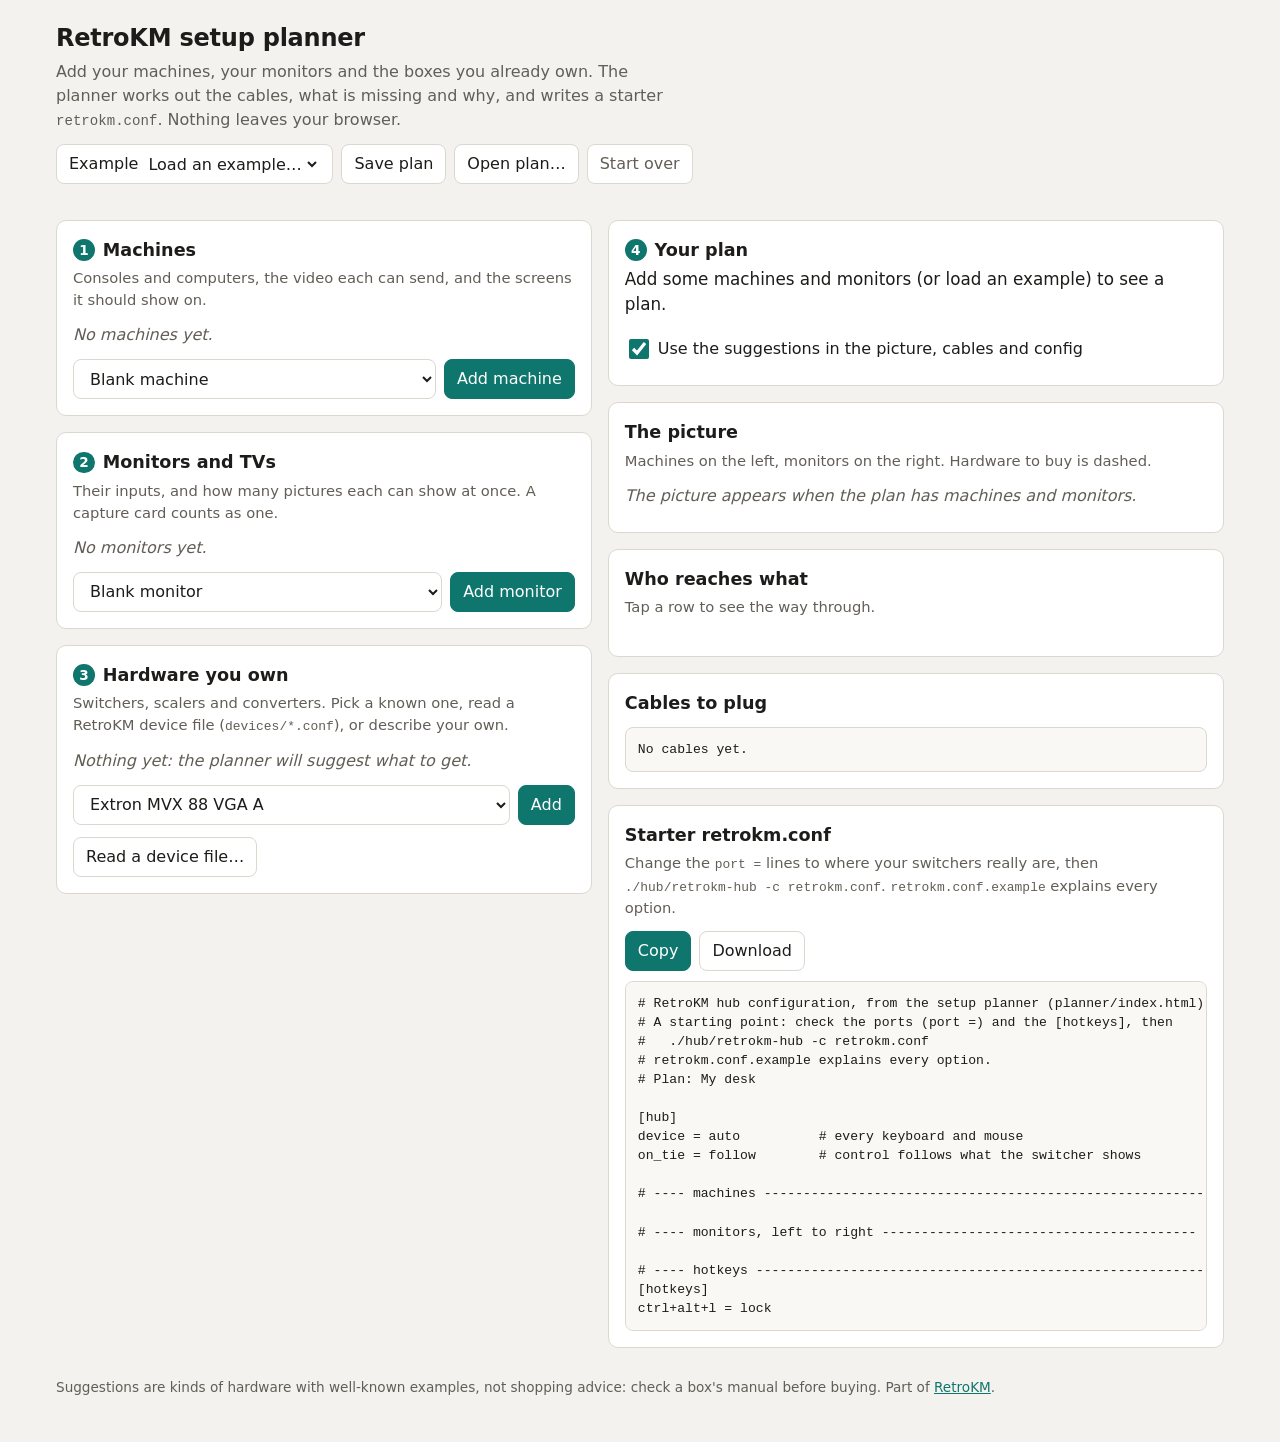
==== planner/index.html @ 3616581e "Planner: the page (static, works from disk and on a phone) planner/index.html: machines, monitors an" ====
<!doctype html>
<html lang="en">
<head>
<meta charset="utf-8">
<meta name="viewport" content="width=device-width, initial-scale=1">
<title>RetroKM Setup Planner</title>
<meta name="description" content="Lay out a desk of old machines and monitors, see what hardware is missing and why, and get a starter retrokm.conf.">
<link rel="stylesheet" href="style.css">
</head>
<body>
<header class="top">
  <div class="wrap">
    <h1>RetroKM setup planner</h1>
    <p class="lede">Add your machines, your monitors and the boxes you already own. The planner works out the cables,
      what is missing and why, and writes a starter <code>retrokm.conf</code>. Nothing leaves your browser.</p>
    <div class="bar">
      <label class="btn">Example
        <select id="example" aria-label="Load an example desk">
          <option value="">Load an example…</option>
        </select>
      </label>
      <button class="btn" id="save" type="button">Save plan</button>
      <label class="btn" for="load">Open plan…</label>
      <input type="file" id="load" accept=".json,application/json" hidden>
      <button class="btn quiet" id="new" type="button">Start over</button>
    </div>
    <p class="status" id="status" role="status" aria-live="polite"></p>
  </div>
</header>

<main class="wrap grid">
  <div class="col">
    <section class="card" aria-labelledby="h-machines">
      <h2 id="h-machines"><span class="step">1</span> Machines</h2>
      <p class="hint">Consoles and computers, the video each can send, and the screens it should show on.</p>
      <div id="machines" class="list"></div>
      <div class="add">
        <select id="machine-preset" aria-label="Kind of machine to add"></select>
        <button class="btn primary" id="add-machine" type="button">Add machine</button>
      </div>
    </section>

    <section class="card" aria-labelledby="h-monitors">
      <h2 id="h-monitors"><span class="step">2</span> Monitors and TVs</h2>
      <p class="hint">Their inputs, and how many pictures each can show at once. A capture card counts as one.</p>
      <div id="monitors" class="list"></div>
      <div class="add">
        <select id="monitor-preset" aria-label="Kind of monitor to add"></select>
        <button class="btn primary" id="add-monitor" type="button">Add monitor</button>
      </div>
    </section>

    <section class="card" aria-labelledby="h-hardware">
      <h2 id="h-hardware"><span class="step">3</span> Hardware you own</h2>
      <p class="hint">Switchers, scalers and converters. Pick a known one, read a RetroKM device file
        (<code>devices/*.conf</code>), or describe your own.</p>
      <div id="hardware" class="list"></div>
      <div class="add">
        <select id="hardware-pick" aria-label="Hardware to add"></select>
        <button class="btn primary" id="add-hardware" type="button">Add</button>
      </div>
      <div class="add">
        <label class="btn" for="device-file">Read a device file…</label>
        <input type="file" id="device-file" accept=".conf,text/plain" hidden>
      </div>
    </section>
  </div>

  <div class="col">
    <section class="card" aria-labelledby="h-plan">
      <h2 id="h-plan"><span class="step">4</span> Your plan</h2>
      <div id="summary"></div>
      <label class="check"><input type="checkbox" id="with-suggestions" checked> Use the suggestions in the picture, cables and config</label>
      <div id="suggestions"></div>
      <div id="missing"></div>
      <div id="notes"></div>
    </section>

    <section class="card" aria-labelledby="h-picture">
      <h2 id="h-picture">The picture</h2>
      <p class="hint">Machines on the left, monitors on the right. Hardware to buy is dashed.</p>
      <div class="scroller picture" id="picture"></div>
      <div class="legend" id="legend"></div>
    </section>

    <section class="card" aria-labelledby="h-reach">
      <h2 id="h-reach">Who reaches what</h2>
      <p class="hint">Tap a row to see the way through.</p>
      <div class="scroller" id="reach"></div>
      <div id="route-detail" class="route-detail" aria-live="polite"></div>
    </section>

    <section class="card" aria-labelledby="h-wiring">
      <h2 id="h-wiring">Cables to plug</h2>
      <pre class="out" id="wiring"></pre>
    </section>

    <section class="card" aria-labelledby="h-config">
      <h2 id="h-config">Starter retrokm.conf</h2>
      <p class="hint">Change the <code>port =</code> lines to where your switchers really are, then
        <code>./hub/retrokm-hub -c retrokm.conf</code>. <code>retrokm.conf.example</code> explains every option.</p>
      <div class="bar">
        <button class="btn primary" id="copy" type="button">Copy</button>
        <button class="btn" id="download" type="button">Download</button>
      </div>
      <pre class="out" id="config" tabindex="0"></pre>
    </section>
  </div>
</main>

<footer class="wrap foot">
  <p>Suggestions are kinds of hardware with well-known examples, not shopping advice: check a box's manual
    before buying. Part of <a href="https://github.com/itsbigcforme67/retrokm">RetroKM</a>.</p>
</footer>

<script src="catalogue.js"></script>
<script src="logic.js"></script>
<script src="examples.js"></script>
<script src="app.js"></script>
</body>
</html>
---- planner/style.css ----
:root {
  --bg: #f4f2ee;
  --card: #ffffff;
  --ink: #1d1c1a;
  --muted: #625e57;
  --line: #dcd7cf;
  --chip: #efebe4;
  --accent: #0f766e;
  --accent-ink: #ffffff;
  --ok: #15803d;
  --plan: #b45309;
  --bad: #b91c1c;
  --node: #faf8f5;
  --radius: 10px;
  color-scheme: light;
}
@media (prefers-color-scheme: dark) {
  :root:not([data-theme="light"]) {
    --bg: #161514;
    --card: #211f1d;
    --ink: #ece8e2;
    --muted: #a8a299;
    --line: #3a3733;
    --chip: #2d2a27;
    --accent: #2dd4bf;
    --accent-ink: #0b1b19;
    --ok: #4ade80;
    --plan: #fbbf24;
    --bad: #f87171;
    --node: #2a2724;
    color-scheme: dark;
  }
}
:root[data-theme="dark"] {
  --bg: #161514; --card: #211f1d; --ink: #ece8e2; --muted: #a8a299; --line: #3a3733; --chip: #2d2a27;
  --accent: #2dd4bf; --accent-ink: #0b1b19; --ok: #4ade80; --plan: #fbbf24; --bad: #f87171; --node: #2a2724;
  color-scheme: dark;
}

* { box-sizing: border-box; }
html { -webkit-text-size-adjust: 100%; }
body {
  margin: 0;
  background: var(--bg);
  color: var(--ink);
  font: 16px/1.5 system-ui, -apple-system, "Segoe UI", Roboto, sans-serif;
}
code, pre, .mono { font-family: ui-monospace, "SF Mono", Menlo, Consolas, monospace; font-size: 0.88em; }
a { color: var(--accent); }

.wrap { max-width: 1200px; margin: 0 auto; padding: 0 16px; }
.top { padding: 20px 0 8px; }
h1 { font-size: 1.5rem; margin: 0 0 4px; letter-spacing: -0.01em; }
.lede { margin: 0 0 12px; color: var(--muted); max-width: 60ch; }
h2 { font-size: 1.1rem; margin: 0 0 4px; display: flex; align-items: center; gap: 8px; }
h3 { font-size: 1rem; margin: 16px 0 6px; }
.step {
  display: inline-grid; place-items: center; width: 1.6em; height: 1.6em; border-radius: 50%;
  background: var(--accent); color: var(--accent-ink); font-size: 0.85rem;
}
.hint { color: var(--muted); margin: 0 0 12px; font-size: 0.92rem; }
.status { min-height: 1.5em; margin: 6px 0 0; color: var(--muted); font-size: 0.9rem; }

.grid { display: grid; gap: 16px; grid-template-columns: minmax(0, 1fr); padding-bottom: 16px; }
@media (min-width: 960px) { .grid { grid-template-columns: minmax(0, 1fr) minmax(0, 1.15fr); align-items: start; } }
.col { display: grid; gap: 16px; min-width: 0; }
.card { background: var(--card); border: 1px solid var(--line); border-radius: var(--radius); padding: 16px; min-width: 0; }

.bar, .add { display: flex; flex-wrap: wrap; gap: 8px; align-items: center; }
.add { margin-top: 12px; }
.add select { flex: 1 1 12em; min-width: 0; }

.btn, button, select, input[type="text"], input[type="number"] {
  font: inherit; color: inherit; border-radius: 8px; border: 1px solid var(--line); background: var(--card);
  min-height: 40px; padding: 6px 12px;
}
.btn, button { cursor: pointer; display: inline-flex; align-items: center; gap: 6px; }
.btn select { border: 0; min-height: 0; padding: 0; background: transparent; max-width: 11em; }
select { max-width: 100%; }
.btn.primary, button.primary { background: var(--accent); color: var(--accent-ink); border-color: var(--accent); }
.btn.quiet { color: var(--muted); }
button:focus-visible, .btn:focus-within, select:focus-visible, input:focus-visible { outline: 2px solid var(--accent); outline-offset: 2px; }
input[type="number"] { width: 5.5em; }

.list { display: grid; gap: 10px; }
.item { border: 1px solid var(--line); border-radius: var(--radius); padding: 12px; background: var(--node); }
.item.planned { border-style: dashed; border-color: var(--plan); }
.row { display: flex; flex-wrap: wrap; gap: 8px; align-items: center; margin-top: 8px; }
.row:first-child { margin-top: 0; }
.row > .name { flex: 1 1 10em; min-width: 0; font-weight: 600; }
.row.head { flex-wrap: nowrap; }
.row.head > .name { flex-basis: 6em; width: 0; }
.row.head > select { flex: 0 1 auto; min-width: 0; }
.row.head > .tag { white-space: nowrap; }
.label { font-size: 0.85rem; color: var(--muted); width: 100%; margin-top: 4px; }
.x { border: 0; background: transparent; color: var(--muted); min-width: 40px; justify-content: center; font-size: 1.2rem; }
.x:hover { color: var(--bad); }
.check { display: inline-flex; align-items: center; gap: 6px; min-height: 40px; }
.check input[type="checkbox"] { width: 20px; height: 20px; accent-color: var(--accent); }
.check input[type="number"] { width: 5em; }
.empty { color: var(--muted); font-style: italic; margin: 0; }
.tag { font-size: 0.78rem; padding: 2px 8px; border-radius: 99px; background: var(--chip); color: var(--muted); }
.tag.plan { color: var(--plan); }

.chips { display: flex; flex-wrap: wrap; gap: 6px; }
.chip {
  min-height: 34px; padding: 4px 10px; border-radius: 99px; font-size: 0.88rem;
  background: var(--chip); border: 1px solid transparent; color: var(--ink);
}
.chip[aria-pressed="true"] { background: var(--accent); color: var(--accent-ink); }
.chip .dot { width: 10px; height: 10px; border-radius: 50%; display: inline-block; }
.chip.in { background: var(--card); border-color: var(--line); }

.summary { font-size: 1.05rem; margin: 4px 0 12px; }
.meter { height: 10px; border-radius: 99px; background: var(--chip); overflow: hidden; display: flex; margin-bottom: 12px; }
.meter > span { display: block; height: 100%; }
.meter .now { background: var(--ok); }
.meter .then { background: var(--plan); }
.sug { border-left: 4px solid var(--plan); padding: 8px 12px; margin: 10px 0; background: var(--node); border-radius: 0 8px 8px 0; }
.sug h3 { margin: 0 0 4px; }
.sug p { margin: 4px 0; }
.sug .eg { color: var(--muted); font-size: 0.92rem; }
.miss { border-left: 4px solid var(--bad); padding: 8px 12px; margin: 10px 0; background: var(--node); border-radius: 0 8px 8px 0; }
.note { color: var(--muted); font-size: 0.92rem; margin: 6px 0; }

.scroller { overflow-x: auto; -webkit-overflow-scrolling: touch; max-width: 100%; }
/* fits the card on wide screens; on a phone it keeps a readable size and scrolls sideways */
.picture svg { display: block; width: 100%; height: auto; min-width: 560px; }
.legend { display: flex; flex-wrap: wrap; gap: 6px 14px; margin-top: 8px; font-size: 0.85rem; color: var(--muted); }
.legend span { display: inline-flex; align-items: center; gap: 6px; }
.legend i { width: 18px; height: 4px; border-radius: 2px; display: inline-block; }

table.reach { border-collapse: collapse; font-size: 0.9rem; }
.reach th, .reach td { border-bottom: 1px solid var(--line); padding: 6px 8px; text-align: center; white-space: nowrap; }
.reach th:first-child, .reach td:first-child { text-align: left; position: sticky; left: 0; background: var(--card); }
.reach thead th { font-weight: 600; color: var(--muted); vertical-align: bottom; }
.reach tbody tr { cursor: pointer; }
.reach tbody tr.sel td { background: var(--chip); }
.reach .ok { color: var(--ok); font-weight: 700; }
.reach .plan { color: var(--plan); font-weight: 700; }
.reach .bad { color: var(--bad); font-weight: 700; }
.reach .no { color: var(--line); }
.route-detail { margin-top: 10px; font-size: 0.92rem; }
.route-detail p { margin: 4px 0; }

pre.out {
  margin: 10px 0 0; padding: 12px; background: var(--node); border: 1px solid var(--line); border-radius: 8px;
  overflow: auto; max-height: 28rem; white-space: pre; font-size: 0.82rem; line-height: 1.45;
}
.foot { color: var(--muted); font-size: 0.85rem; padding-bottom: 32px; }
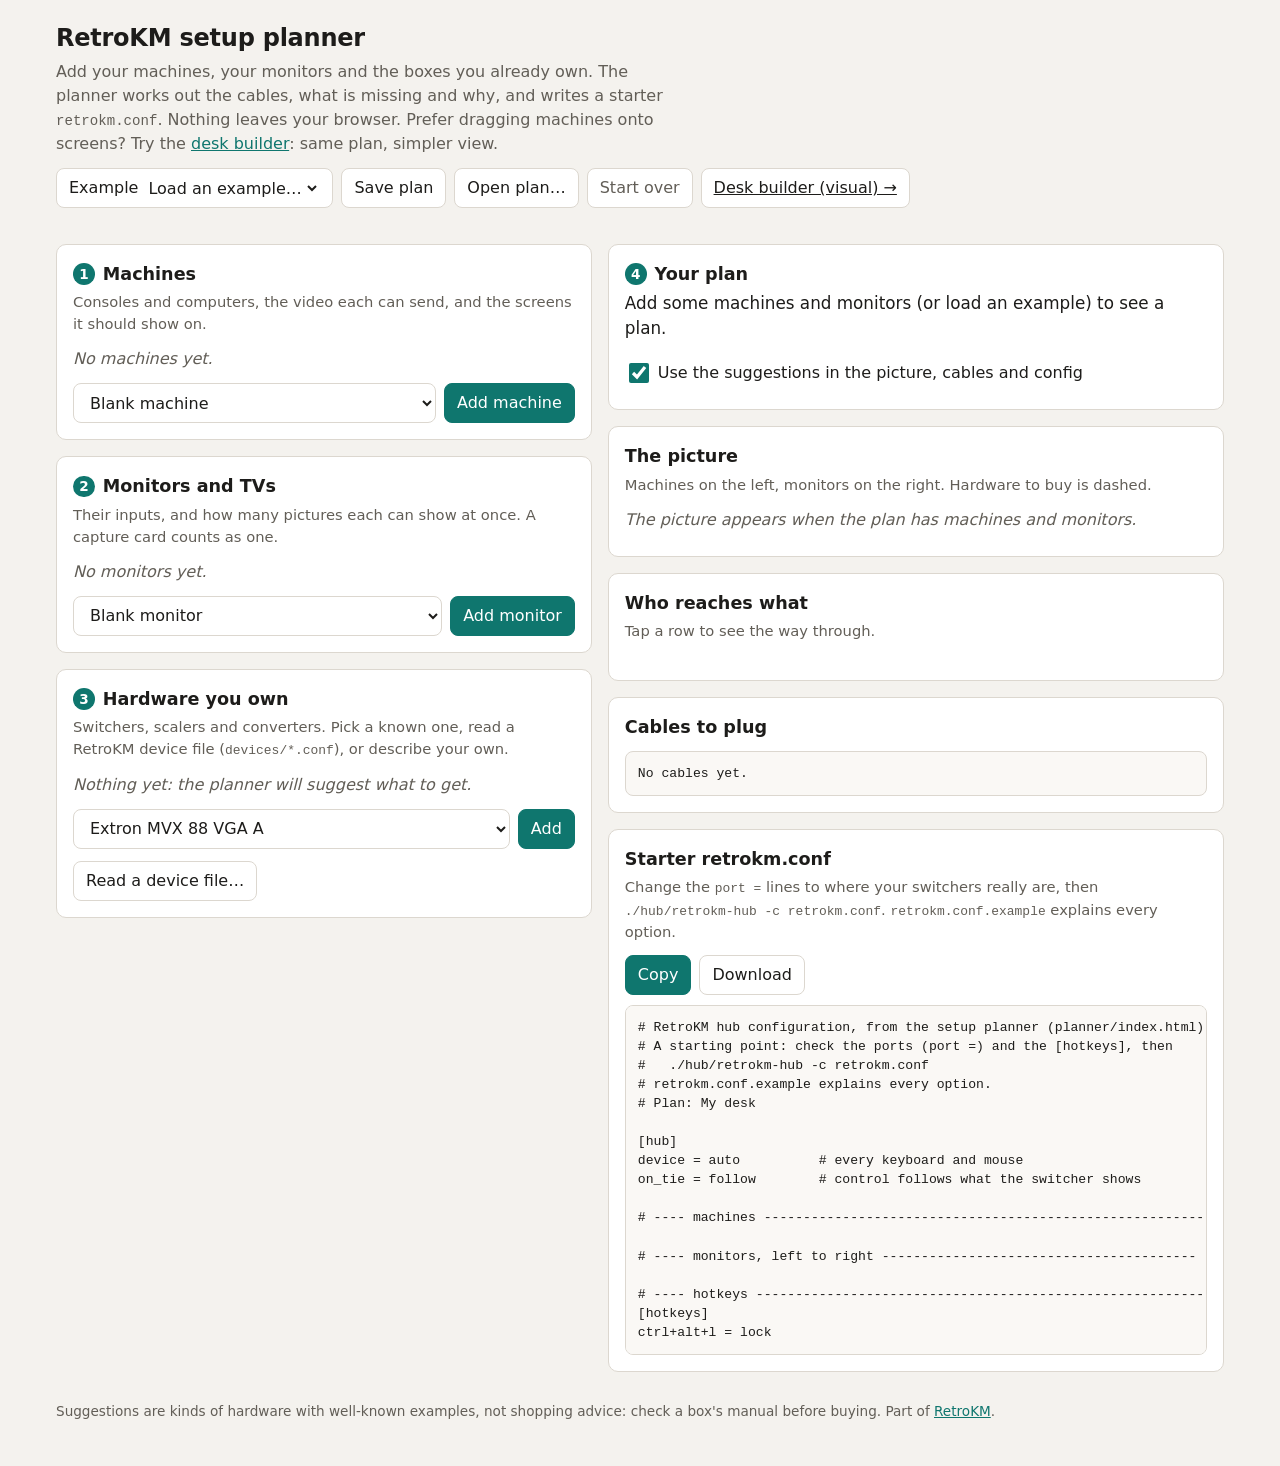
==== commit 431e97f6: "Planner: the desk builder, a visual page for modes planner/desk.html: machines are tiles to drag ont" ====
--- a/planner/index.html
+++ b/planner/index.html
@@ -12,7 +12,8 @@
   <div class="wrap">
     <h1>RetroKM setup planner</h1>
     <p class="lede">Add your machines, your monitors and the boxes you already own. The planner works out the cables,
-      what is missing and why, and writes a starter <code>retrokm.conf</code>. Nothing leaves your browser.</p>
+      what is missing and why, and writes a starter <code>retrokm.conf</code>. Nothing leaves your browser.
+      Prefer dragging machines onto screens? Try the <a href="desk.html">desk builder</a>: same plan, simpler view.</p>
     <div class="bar">
       <label class="btn">Example
         <select id="example" aria-label="Load an example desk">
@@ -23,6 +24,7 @@
       <label class="btn" for="load">Open plan…</label>
       <input type="file" id="load" accept=".json,application/json" hidden>
       <button class="btn quiet" id="new" type="button">Start over</button>
+      <a class="btn" href="desk.html">Desk builder (visual) →</a>
     </div>
     <p class="status" id="status" role="status" aria-live="polite"></p>
   </div>
@@ -73,6 +75,8 @@
       <label class="check"><input type="checkbox" id="with-suggestions" checked> Use the suggestions in the picture, cables and config</label>
       <div id="suggestions"></div>
       <div id="missing"></div>
+      <div id="modes"></div>
+      <div id="side"></div>
       <div id="notes"></div>
     </section>
 
--- a/planner/style.css
+++ b/planner/style.css
@@ -122,6 +122,10 @@
 .sug .eg { color: var(--muted); font-size: 0.92rem; }
 .miss { border-left: 4px solid var(--bad); padding: 8px 12px; margin: 10px 0; background: var(--node); border-radius: 0 8px 8px 0; }
 .note { color: var(--muted); font-size: 0.92rem; margin: 6px 0; }
+.note .ok { color: var(--ok); font-weight: 700; }
+.note .plan { color: var(--plan); font-weight: 700; }
+.note .bad { color: var(--bad); font-weight: 700; }
+.chip:disabled { opacity: 0.75; cursor: default; }
 
 .scroller { overflow-x: auto; -webkit-overflow-scrolling: touch; max-width: 100%; }
 /* fits the card on wide screens; on a phone it keeps a readable size and scrolls sideways */
@@ -148,3 +152,78 @@
   overflow: auto; max-height: 28rem; white-space: pre; font-size: 0.82rem; line-height: 1.45;
 }
 .foot { color: var(--muted); font-size: 0.85rem; padding-bottom: 32px; }
+
+/* ---- desk builder (desk.html) ------------------------------------------------ */
+button.danger { color: var(--bad); }
+.x.small { min-width: 28px; min-height: 28px; font-size: 1rem; padding: 0; }
+.chip.to-buy { border-style: dashed; border-color: var(--plan); }
+.linkish { border: 0; background: none; padding: 0; min-height: 0; color: var(--accent); text-decoration: underline; font-weight: 600; }
+
+.tray { display: flex; flex-wrap: wrap; gap: 8px; }
+.tile {
+  --hue: var(--accent);
+  position: relative; display: inline-flex; align-items: center; gap: 6px; flex-wrap: wrap;
+  min-height: 44px; padding: 6px 4px 6px 10px; border-radius: 10px; max-width: 100%;
+  background: var(--card); border: 1px solid var(--line); border-left: 6px solid var(--hue);
+  cursor: grab; user-select: none; -webkit-user-select: none; touch-action: none;
+}
+.tile:focus-visible { outline: 2px solid var(--accent); outline-offset: 2px; }
+.tile.picked { outline: 3px solid var(--hue); outline-offset: 2px; }
+.tile.placed { opacity: 0.6; }
+.tile .swatch { display: none; }
+.tile .tname { font-weight: 600; overflow-wrap: anywhere; }
+.tile .sigs { display: inline-flex; gap: 3px; }
+.tile .sigs i { width: 8px; height: 8px; border-radius: 50%; display: inline-block; }
+.tile .where { font-size: 0.78rem; color: var(--muted); }
+.tile .where:empty { display: none; }
+.tile .more { border: 0; background: transparent; min-height: 32px; min-width: 32px; padding: 0; justify-content: center; color: var(--muted); }
+.tile.ghost { position: fixed; z-index: 10; pointer-events: none; transform: translate(-50%, -60%) rotate(-2deg);
+  box-shadow: 0 8px 24px rgb(0 0 0 / 0.25); opacity: 0.95; }
+.tile .mark { font-weight: 700; }
+.tile.ok .mark { color: var(--ok); }
+.tile.plan .mark { color: var(--plan); }
+.tile.bad .mark { color: var(--bad); }
+.tile.bad { border-color: var(--bad); border-left-color: var(--hue); }
+
+.tabs { display: flex; flex-wrap: wrap; gap: 6px; margin-bottom: 10px; }
+.tab { min-height: 40px; border-radius: 99px; padding: 4px 14px; background: var(--chip); border: 1px solid transparent; }
+.tab[aria-selected="true"] { background: var(--accent); color: var(--accent-ink); }
+.tab.add-tab { background: transparent; border: 1px dashed var(--line); color: var(--muted); }
+.led { width: 10px; height: 10px; border-radius: 50%; display: inline-block; background: var(--line); flex: none; }
+.led.ok { background: var(--ok); }
+.led.plan { background: var(--plan); }
+.led.bad { background: var(--bad); }
+#mode-bar { margin-bottom: 12px; }
+#mode-bar .name { flex: 1 1 8em; width: 0; }
+
+.desk { display: grid; gap: 14px; grid-template-columns: repeat(auto-fill, minmax(150px, 1fr)); align-items: end; }
+.station { display: grid; gap: 4px; min-width: 0; }
+.screen {
+  position: relative; aspect-ratio: 4 / 3; border-radius: 10px; padding: 8px;
+  background: #1b1d22; border: 6px solid #3a3d44; color: #e8e8e8;
+  display: flex; flex-direction: column; gap: 6px; align-items: stretch; justify-content: center;
+  transition: border-color 0.15s, transform 0.15s;
+}
+.screen.tv { aspect-ratio: 16 / 10; border-radius: 6px; }
+.screen.capture { aspect-ratio: 16 / 9; border-width: 3px; border-style: dashed; background: transparent; color: var(--ink); border-color: var(--line); }
+.screen.armed { border-color: var(--accent); cursor: pointer; }
+.station.over .screen { border-color: var(--accent); transform: scale(1.03); }
+.screen .tile { color: var(--ink); min-height: 40px; font-size: 0.9rem; }
+.screen .drop-hint { text-align: center; font-size: 0.8rem; opacity: 0.6; }
+.screen .cap { position: absolute; bottom: 2px; right: 6px; font-size: 0.7rem; opacity: 0.6; }
+.stand { display: flex; align-items: center; gap: 4px; flex-wrap: wrap; }
+.stand .sname { font-weight: 600; }
+.stand .sins { font-size: 0.78rem; color: var(--muted); flex: 1 1 100%; order: 3; }
+.stand .more { border: 0; background: transparent; min-height: 32px; min-width: 32px; padding: 0; justify-content: center; color: var(--muted); margin-left: auto; }
+.item.edit { margin-top: 12px; }
+.verdict { font-weight: 600; margin: 12px 0 4px; }
+.verdict.ok { color: var(--ok); }
+.verdict.plan { color: var(--plan); }
+.verdict-line { display: flex; align-items: baseline; gap: 8px; margin: 6px 0; flex-wrap: wrap; }
+@media (max-width: 600px) {
+  .tray { display: grid; grid-template-columns: repeat(2, minmax(0, 1fr)); gap: 6px; }
+  .tray .tile { font-size: 0.9rem; min-height: 40px; padding-left: 8px; }
+  .tray .tile .tname { flex: 1 1 0; min-width: 0; white-space: nowrap; overflow: hidden; text-overflow: ellipsis; }
+  .tray .tile .where { flex-basis: 100%; order: 5; margin-top: -4px; }
+  .desk { grid-template-columns: repeat(2, minmax(0, 1fr)); gap: 10px; }
+}
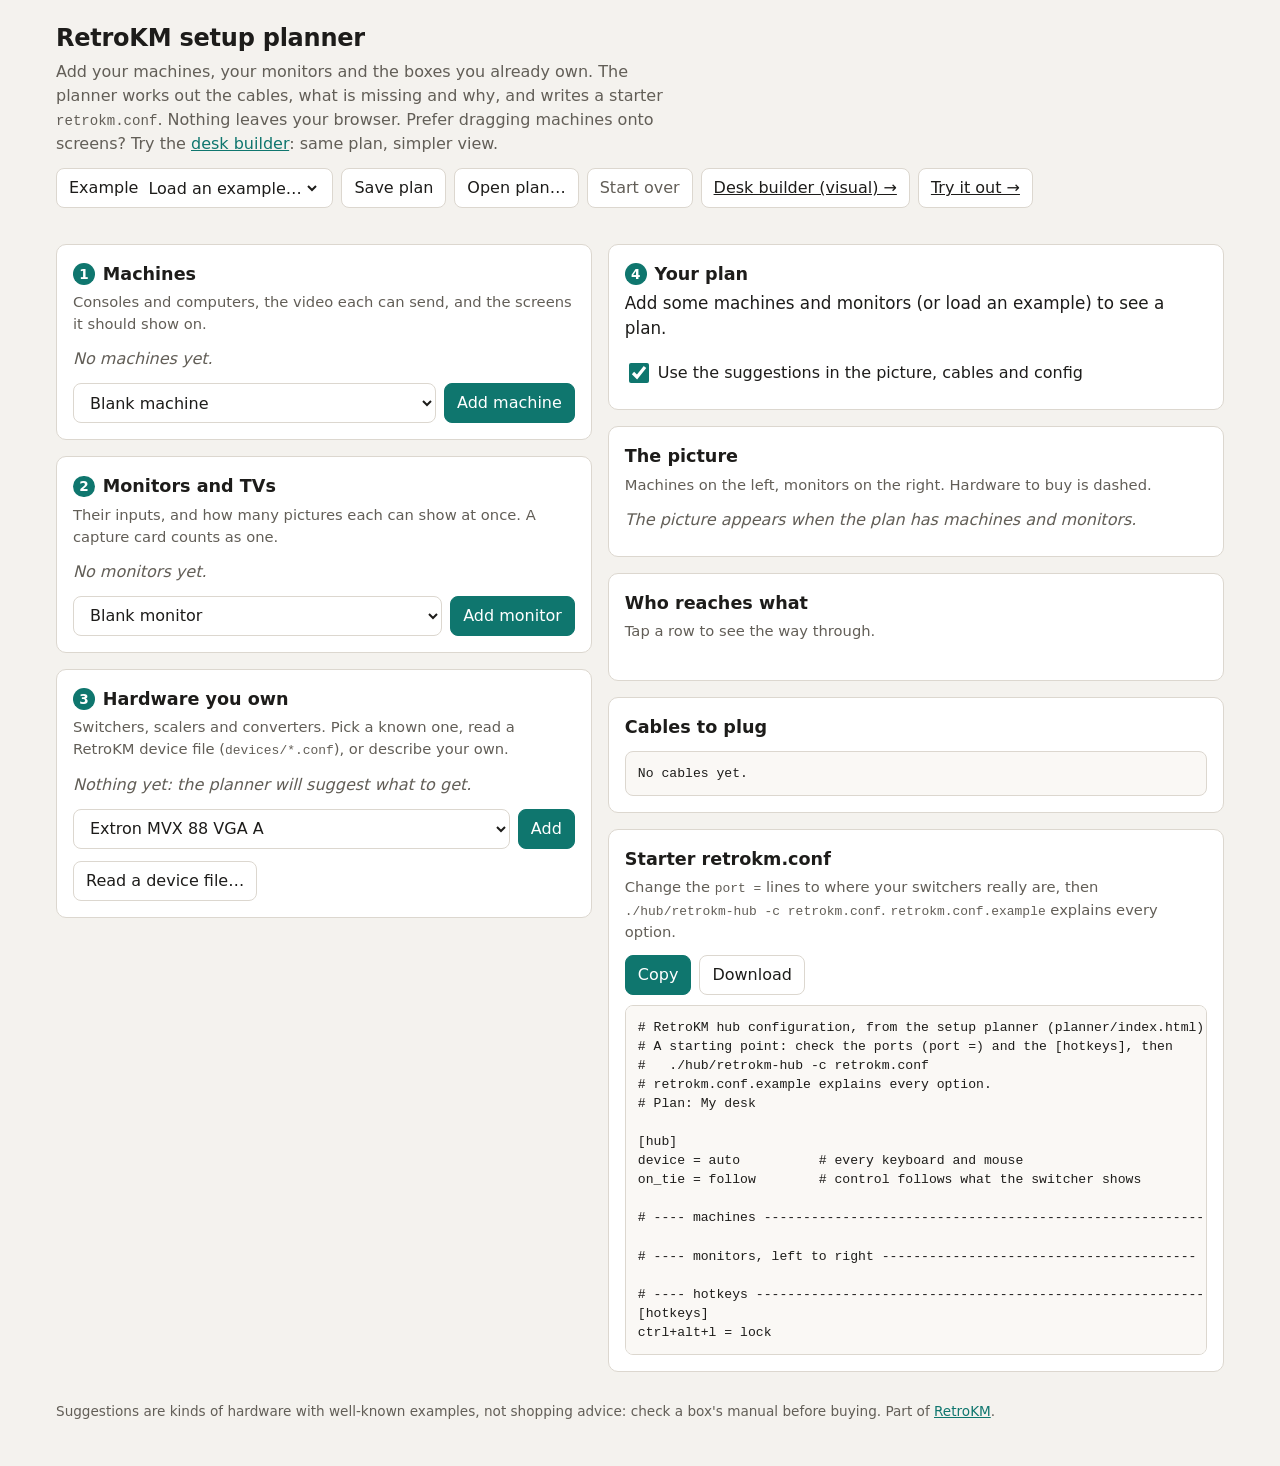
==== commit 1149bd27: "Planner: try it out - a pretend desk running the plan The desk builder's second tab simulates the de" ====
--- a/planner/index.html
+++ b/planner/index.html
@@ -25,6 +25,7 @@
       <input type="file" id="load" accept=".json,application/json" hidden>
       <button class="btn quiet" id="new" type="button">Start over</button>
       <a class="btn" href="desk.html">Desk builder (visual) →</a>
+      <a class="btn" href="desk.html#try">Try it out →</a>
     </div>
     <p class="status" id="status" role="status" aria-live="polite"></p>
   </div>
--- a/planner/style.css
+++ b/planner/style.css
@@ -227,3 +227,68 @@
   .tray .tile .where { flex-basis: 100%; order: 5; margin-top: -4px; }
   .desk { grid-template-columns: repeat(2, minmax(0, 1fr)); gap: 10px; }
 }
+
+/* ---- try it out (desk.html) -------------------------------------------------- */
+.views { display: inline-flex; gap: 0; margin-top: 12px; border: 1px solid var(--line); border-radius: 99px; overflow: hidden; }
+.view-tab { border: 0; border-radius: 0; min-height: 40px; padding: 6px 18px; background: var(--card); }
+.view-tab[aria-selected="true"] { background: var(--accent); color: var(--accent-ink); }
+.seg { display: inline-flex; border: 1px solid var(--line); border-radius: 8px; overflow: hidden; }
+.seg button { border: 0; border-radius: 0; }
+.seg button[aria-checked="true"] { background: var(--accent); color: var(--accent-ink); }
+.label.inline { width: auto; margin: 0; }
+#sim-modes { margin: 4px 0 10px; }
+#sim-tray { margin-bottom: 12px; }
+.sim-desk { position: relative; display: grid; gap: 14px; grid-template-columns: repeat(auto-fill, minmax(170px, 1fr));
+  align-items: end; padding: 14px; border-radius: 12px; background: var(--node); border: 1px solid var(--line); cursor: none; }
+.sim-desk .station.over .sim-screen { outline: 3px solid var(--accent); }
+.sim-screen {
+  position: relative; aspect-ratio: 4 / 3; border-radius: 10px; border: 7px solid #34373e; overflow: hidden;
+  background: #0d0e10; color: #fff; display: flex; align-items: center; justify-content: center; text-align: center;
+  transition: box-shadow 0.2s;
+}
+.sim-screen.tv { aspect-ratio: 16 / 10; }
+.sim-screen.capture { aspect-ratio: 16 / 9; border-style: dashed; border-width: 3px; }
+.sim-screen.active { box-shadow: 0 0 0 3px var(--accent); }
+.sim-screen.armed { cursor: pointer; }
+.sim-screen .pic { position: absolute; inset: 0; display: flex; flex-direction: column; align-items: center; justify-content: center;
+  gap: 4px; padding: 8px; background: linear-gradient(160deg, var(--hue), #0d0e10 120%); animation: power 0.35s ease-out; }
+.sim-screen .pic .menubar { position: absolute; top: 0; left: 0; right: 0; height: 12%; background: rgb(255 255 255 / 0.85); }
+.sim-screen .pic .win { position: absolute; left: 14%; top: 28%; width: 46%; height: 42%; background: rgb(255 255 255 / 0.25);
+  border: 1px solid rgb(255 255 255 / 0.6); }
+.sim-screen .pic b { position: relative; font-size: 1.05rem; text-shadow: 0 1px 3px rgb(0 0 0 / 0.6); }
+.sim-screen .pic small { position: relative; opacity: 0.85; }
+.sim-screen .nosig { font: 600 0.8rem ui-monospace, Menlo, monospace; letter-spacing: 0.1em; color: #9aa0aa;
+  background: repeating-linear-gradient(0deg, rgb(255 255 255 / 0.04) 0 2px, transparent 2px 4px); position: absolute; inset: 0;
+  display: flex; align-items: center; justify-content: center; }
+.sim-screen.lost { animation: shake 0.4s; }
+@keyframes power { from { transform: scaleY(0.02); filter: brightness(3); } to { transform: none; filter: none; } }
+@keyframes shake { 25% { transform: translateX(-4px); } 75% { transform: translateX(4px); } }
+@media (prefers-reduced-motion: reduce) { .sim-screen .pic, .sim-screen.lost { animation: none; } }
+.sim-desk .via { font-size: 0.75rem; color: var(--muted); }
+.cursor { position: absolute; width: 18px; height: 18px; pointer-events: none; z-index: 5; display: none;
+  clip-path: polygon(0 0, 0 100%, 30% 72%, 52% 100%, 66% 92%, 45% 66%, 85% 66%); background: #fff;
+  filter: drop-shadow(0 0 1px #000) drop-shadow(0 1px 2px rgb(0 0 0 / 0.6)); }
+.control-banner { margin-top: 10px; padding: 10px 12px; border-radius: 8px; background: var(--chip); font-weight: 600; }
+.control-banner:empty { display: none; }
+.log-entry { border-left: 4px solid var(--line); padding: 4px 12px; margin: 10px 0; }
+.log-entry.bad { border-color: var(--bad); }
+.log-entry.warn { border-color: var(--plan); }
+.log-entry.ok { border-color: var(--ok); }
+.log-entry h3 { margin: 0 0 4px; font-size: 0.95rem; }
+.log-entry ul, .limits { margin: 0; padding-left: 1.2em; }
+.log-entry li, .limits li { margin: 3px 0; }
+.log-entry li.hand::marker { content: '✋ '; }
+.log-entry li.auto::marker { content: '⚡ '; }
+.log-entry li.lost::marker { content: '⚠ '; }
+.log-entry li.fail::marker { content: '✗ '; }
+.log-entry li.lost { color: var(--plan); }
+.log-entry li.fail { color: var(--bad); }
+@media (max-width: 600px) { .sim-desk { grid-template-columns: repeat(2, minmax(0, 1fr)); gap: 10px; padding: 10px; cursor: auto; } }
+.log-entry li.head { list-style: none; margin-left: -1.2em; margin-top: 8px; }
+.sim-last { margin-top: 10px; padding: 8px 12px; border-left: 4px solid var(--line); background: var(--card); font-size: 0.92rem; }
+.sim-last:empty { display: none; }
+.sim-last.ok { border-color: var(--ok); }
+.sim-last.warn { border-color: var(--plan); }
+.sim-last.bad { border-color: var(--bad); }
+.sim-last div { margin-top: 4px; color: var(--muted); }
+.sim-last a { display: inline-block; margin-top: 4px; font-size: 0.85rem; }
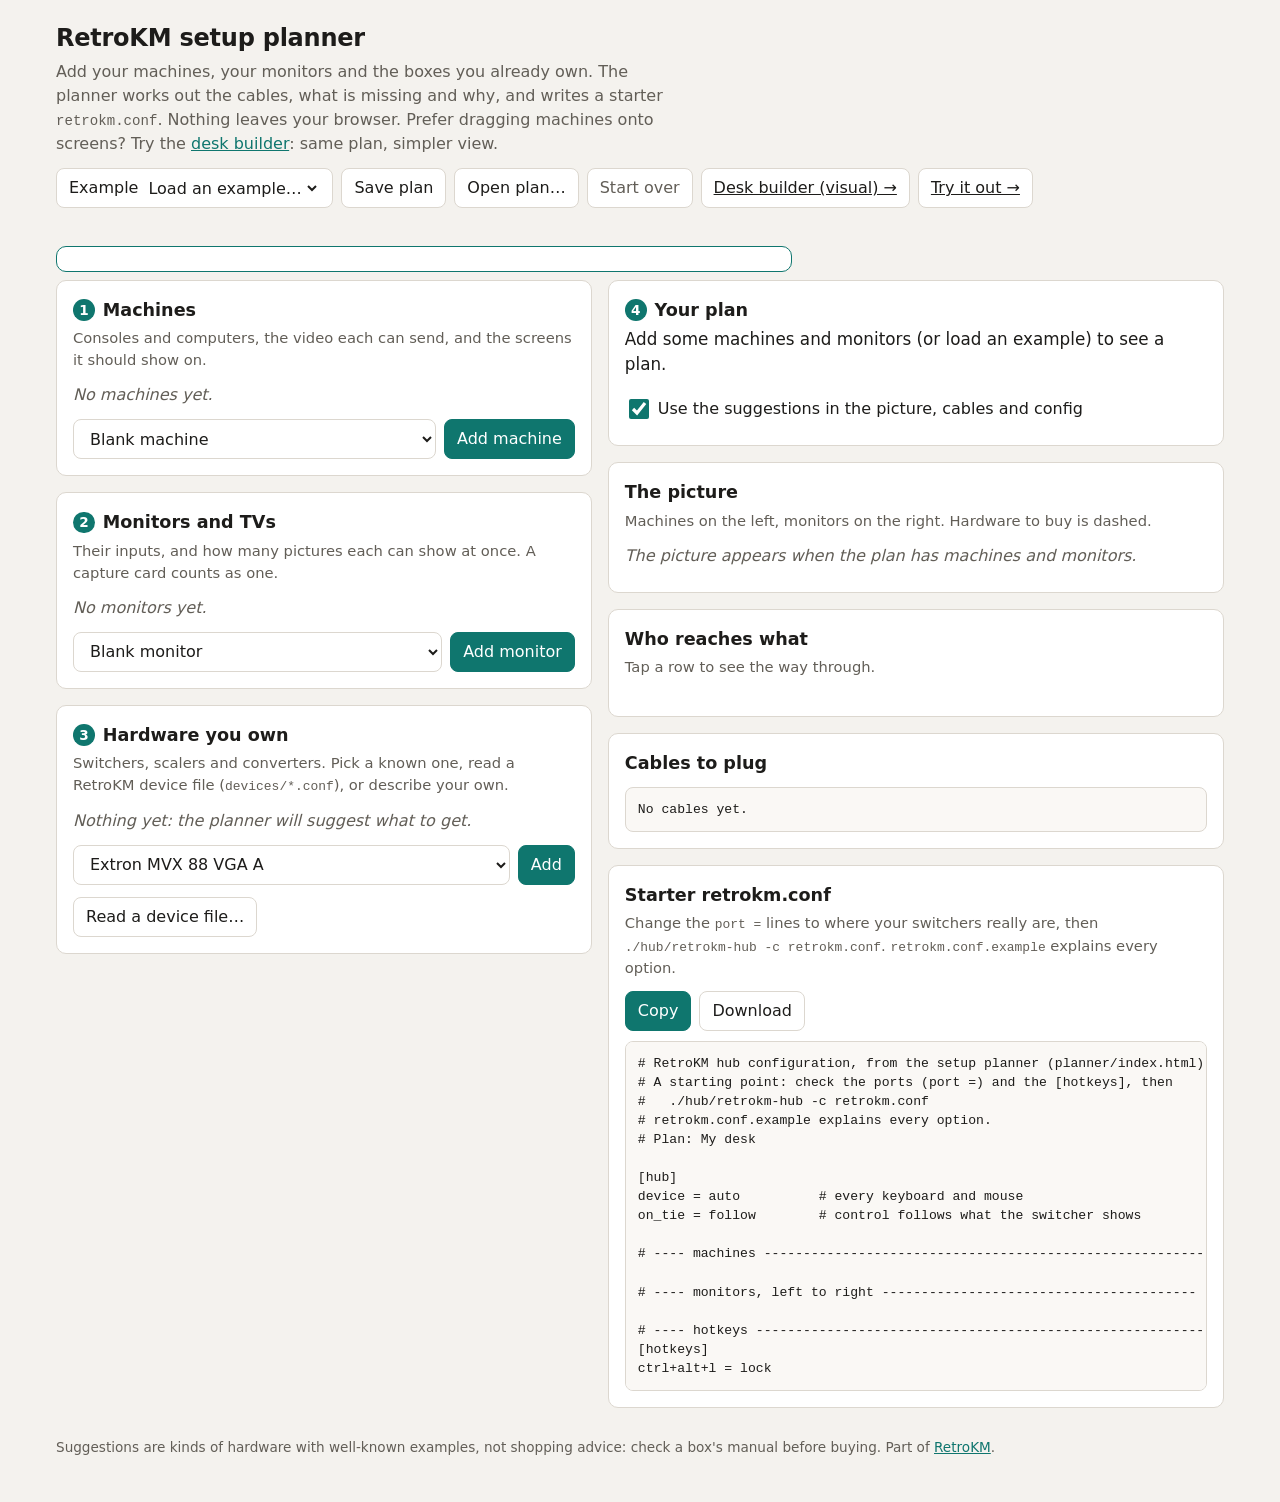
==== commit ce95a0f0: "Planner: questions inside the page, and a copy panel where downloads are blocked Some viewers (claud" ====
--- a/planner/index.html
+++ b/planner/index.html
@@ -28,6 +28,7 @@
       <a class="btn" href="desk.html#try">Try it out →</a>
     </div>
     <p class="status" id="status" role="status" aria-live="polite"></p>
+    <div class="ask" id="ask" role="region" aria-label="Question" aria-live="polite" hidden></div>
   </div>
 </header>
 
@@ -121,6 +122,7 @@
 <script src="catalogue.js"></script>
 <script src="logic.js"></script>
 <script src="examples.js"></script>
+<script src="ui.js"></script>
 <script src="app.js"></script>
 </body>
 </html>
--- a/planner/style.css
+++ b/planner/style.css
@@ -48,7 +48,7 @@
 code, pre, .mono { font-family: ui-monospace, "SF Mono", Menlo, Consolas, monospace; font-size: 0.88em; }
 a { color: var(--accent); }
 
-.wrap { max-width: 1200px; margin: 0 auto; padding: 0 16px; }
+.wrap { max-width: 1200px; margin: 0 auto; padding-left: max(16px, env(safe-area-inset-left, 0px)); padding-right: max(16px, env(safe-area-inset-right, 0px)); }
 .top { padding: 20px 0 8px; }
 h1 { font-size: 1.5rem; margin: 0 0 4px; letter-spacing: -0.01em; }
 .lede { margin: 0 0 12px; color: var(--muted); max-width: 60ch; }
@@ -292,3 +292,7 @@
 .sim-last.bad { border-color: var(--bad); }
 .sim-last div { margin-top: 4px; color: var(--muted); }
 .sim-last a { display: inline-block; margin-top: 4px; font-size: 0.85rem; }
+.ask { margin-top: 10px; padding: 12px; border: 1px solid var(--accent); border-radius: var(--radius); background: var(--card); display: grid; gap: 8px; max-width: 46rem; }
+.ask p { margin: 0; }
+.ask textarea { width: 100%; font: 0.8rem/1.4 ui-monospace, Menlo, Consolas, monospace; color: var(--ink); background: var(--node);
+  border: 1px solid var(--line); border-radius: 8px; padding: 8px; resize: vertical; }
